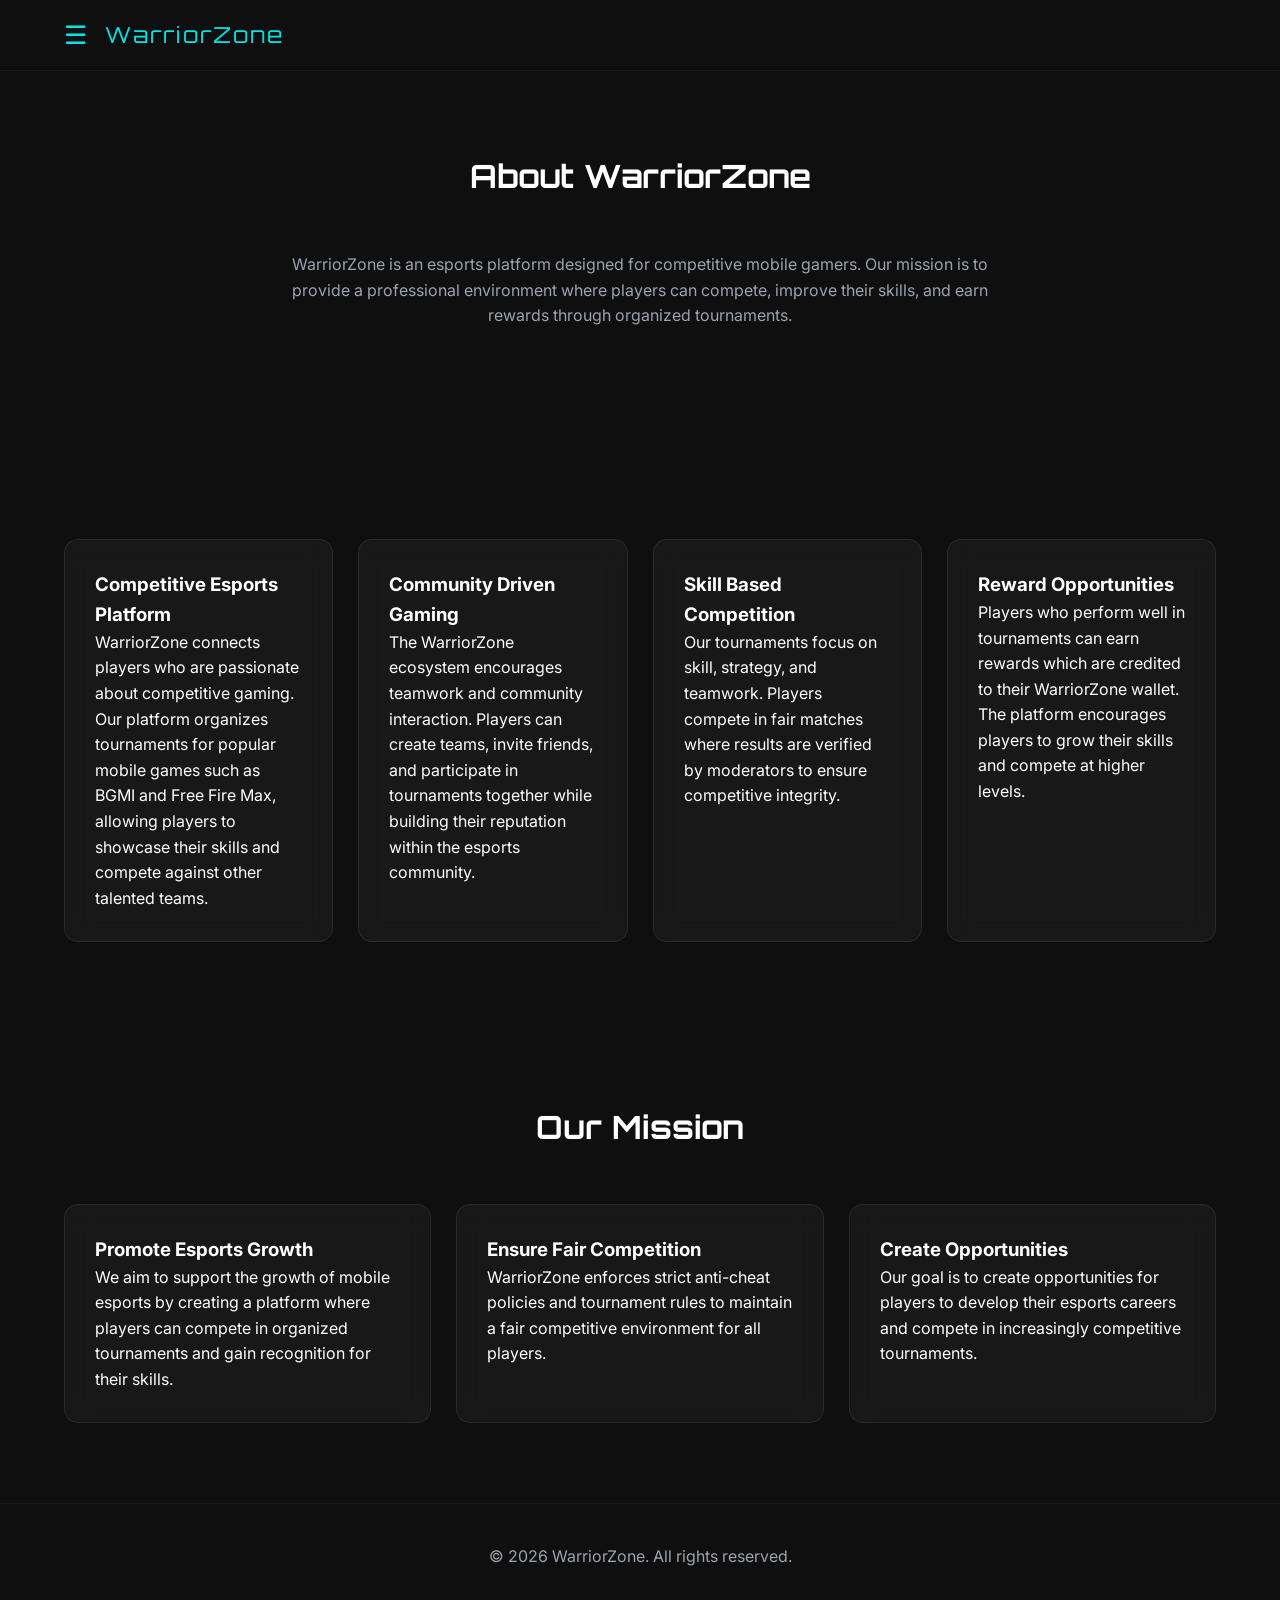
==== pages/about.html @ e6193205 "Initial WarriorZone landing website" ====
<!DOCTYPE html>
<html lang="en">

<head>

<meta charset="UTF-8">
<meta name="viewport" content="width=device-width, initial-scale=1.0">

<title>About | WarriorZone</title>

<link rel="stylesheet" href="../css/styles.css">

</head>


<body>


<!-- SIDEBAR -->

<div class="sidebar">

<a href="../index.html">Home</a>
<a href="about.html">About</a>
<a href="how-it-works.html">How It Works</a>
<a href="features.html">Features</a>
<a href="games.html">Games</a>
<a href="wallet.html">Wallet</a>
<a href="support.html">Support</a>
<a href="fairplay.html">Fair Play</a>
<a href="terms.html">Terms</a>
<a href="privacy.html">Privacy</a>

</div>



<!-- NAVBAR -->

<nav class="navbar">

<div class="container nav-inner">

<div class="hamburger">&#9776;</div>

<div class="logo-text">WarriorZone</div>

</div>

</nav>




<!-- PAGE HEADER -->

<section class="section">

<div class="container">

<h1 class="section-title">About WarriorZone</h1>

<p style="text-align:center;max-width:700px;margin:auto;color:#9ca3af;margin-bottom:50px;">
WarriorZone is an esports platform designed for competitive mobile gamers.
Our mission is to provide a professional environment where players can compete,
improve their skills, and earn rewards through organized tournaments.
</p>

</div>

</section>



<!-- PLATFORM OVERVIEW -->

<section class="section">

<div class="container">

<div class="cards">

<div class="card">

<h3>Competitive Esports Platform</h3>

<p>
WarriorZone connects players who are passionate about competitive gaming.
Our platform organizes tournaments for popular mobile games such as BGMI
and Free Fire Max, allowing players to showcase their skills and compete
against other talented teams.
</p>

</div>



<div class="card">

<h3>Community Driven Gaming</h3>

<p>
The WarriorZone ecosystem encourages teamwork and community interaction.
Players can create teams, invite friends, and participate in tournaments
together while building their reputation within the esports community.
</p>

</div>



<div class="card">

<h3>Skill Based Competition</h3>

<p>
Our tournaments focus on skill, strategy, and teamwork.
Players compete in fair matches where results are verified by moderators
to ensure competitive integrity.
</p>

</div>



<div class="card">

<h3>Reward Opportunities</h3>

<p>
Players who perform well in tournaments can earn rewards which are credited
to their WarriorZone wallet. The platform encourages players to grow their
skills and compete at higher levels.
</p>

</div>

</div>

</div>

</section>



<!-- MISSION SECTION -->

<section class="section">

<div class="container">

<h2 class="section-title">Our Mission</h2>

<div class="cards">

<div class="card">

<h3>Promote Esports Growth</h3>

<p>
We aim to support the growth of mobile esports by creating a platform where
players can compete in organized tournaments and gain recognition for their skills.
</p>

</div>



<div class="card">

<h3>Ensure Fair Competition</h3>

<p>
WarriorZone enforces strict anti-cheat policies and tournament rules to
maintain a fair competitive environment for all players.
</p>

</div>



<div class="card">

<h3>Create Opportunities</h3>

<p>
Our goal is to create opportunities for players to develop their esports
careers and compete in increasingly competitive tournaments.
</p>

</div>

</div>

</div>

</section>



<!-- FOOTER -->

<footer class="footer">

<div class="container">

<p>© 2026 WarriorZone. All rights reserved.</p>

</div>

</footer>



<script src="../js/script.js"></script>

</body>

</html>
---- css/styles.css ----
/* =========================
FONTS
========================= */

@import url('https://fonts.googleapis.com/css2?family=Orbitron:wght@500;700&family=Inter:wght@300;400;500;600&display=swap');


/* =========================
ROOT VARIABLES
========================= */

:root{

--primary:#00E6E6;
--accent:#00FFFF;

--bg-dark:#0F0F0F;
--bg-darker:#121212;

--card-bg:rgba(255,255,255,0.04);
--card-border:rgba(255,255,255,0.08);

--text:#ffffff;
--text-muted:#9ca3af;

}


/* =========================
GLOBAL
========================= */

*{
margin:0;
padding:0;
box-sizing:border-box;
}

body{

font-family:'Inter',sans-serif;

background:var(--bg-dark);

color:var(--text);

line-height:1.6;

}

a{
text-decoration:none;
color:inherit;
transition:0.25s;
}

.container{

width:90%;
max-width:1200px;

margin:auto;

}

/* Prevent text cursor glitch */

.logo-text,
.hamburger{

user-select:none;

}


/* =========================
NAVBAR
========================= */

.navbar{

position:sticky;
top:0;

width:100%;

background:#0F0F0F;

z-index:1000;

border-bottom:1px solid rgba(255,255,255,0.05);

}

.nav-inner{

display:flex;

align-items:center;

gap:18px;

height:70px;

}

/* HAMBURGER */

.hamburger{

font-size:26px;

cursor:pointer;

color:var(--primary);

transition:0.25s;

}

.hamburger:hover{

transform:scale(1.1);

}

/* LOGO TEXT */

.logo-text{

font-family:'Orbitron',sans-serif;

font-size:22px;

letter-spacing:2px;

color:var(--primary);

}


/* =========================
SIDEBAR
========================= */

.sidebar{

position:fixed;

top:0;
left:-260px;

width:260px;
height:100%;

background:#080808;

padding:40px 30px;

transition:0.35s;

z-index:2000;

}

.sidebar.active{

left:0;

}

.sidebar a{

display:block;

margin:18px 0;

font-weight:500;

}

.sidebar a:hover{

color:var(--primary);

transform:translateX(5px);

}


/* =========================
HERO SECTION
========================= */

.hero{

padding:120px 0;

text-align:center;

}

.hero h1{

font-family:'Orbitron',sans-serif;

font-size:54px;

margin-bottom:20px;

}

.hero p{

max-width:650px;

margin:auto;

color:var(--text-muted);

margin-bottom:40px;

}


/* =========================
BUTTONS
========================= */

.btn{

display:inline-block;

padding:14px 30px;

border-radius:8px;

font-weight:600;

background:var(--primary);

color:#000;

transition:0.3s;

}

.btn:hover{

transform:translateY(-3px);

box-shadow:

0 0 8px var(--primary),
0 0 18px var(--primary),
0 0 35px var(--accent);

}


/* =========================
SECTIONS
========================= */

.section{

padding:80px 0;

}

.section-title{

text-align:center;

margin-bottom:50px;

font-family:'Orbitron',sans-serif;

font-size:32px;

}


/* =========================
CARDS
========================= */

.cards{

display:grid;

grid-template-columns:repeat(auto-fit,minmax(250px,1fr));

gap:25px;

}

.card{

padding:30px;

border-radius:14px;

background:var(--card-bg);

border:1px solid var(--card-border);

backdrop-filter:blur(12px);

transition:0.35s;

}

.card:hover{

transform:translateY(-10px) scale(1.02);

box-shadow:

0 10px 30px rgba(0,0,0,0.6),
0 0 12px rgba(0,230,230,0.2);

}


/* =========================
GAME CARDS
========================= */

.game-card{

text-align:center;

}

.game-card h3{

margin-bottom:12px;

}


/* =========================
FORMS
========================= */

form{

max-width:500px;

margin:auto;

}

input,
textarea{

width:100%;

padding:14px;

margin-bottom:16px;

border-radius:8px;

border:none;

background:#1b1b1b;

color:white;

font-family:'Inter',sans-serif;

}

textarea{

height:120px;

resize:none;

}


/* =========================
FAQ
========================= */

.faq-question{

padding:12px;

background:#1a1a1a;

border-radius:6px;

cursor:pointer;

margin-bottom:5px;

}

.faq-question:hover{

background:#222;

}

.faq-answer{

display:none;

padding:10px;

color:var(--text-muted);

}


/* =========================
FOOTER
========================= */

.footer{

padding:40px 0;

border-top:1px solid rgba(255,255,255,0.05);

text-align:center;

color:var(--text-muted);

}


/* =========================
RESPONSIVE
========================= */

@media(max-width:768px){

.hero h1{

font-size:38px;

}

.logo-text{

font-size:20px;

}

.nav-inner{

height:60px;

}

}
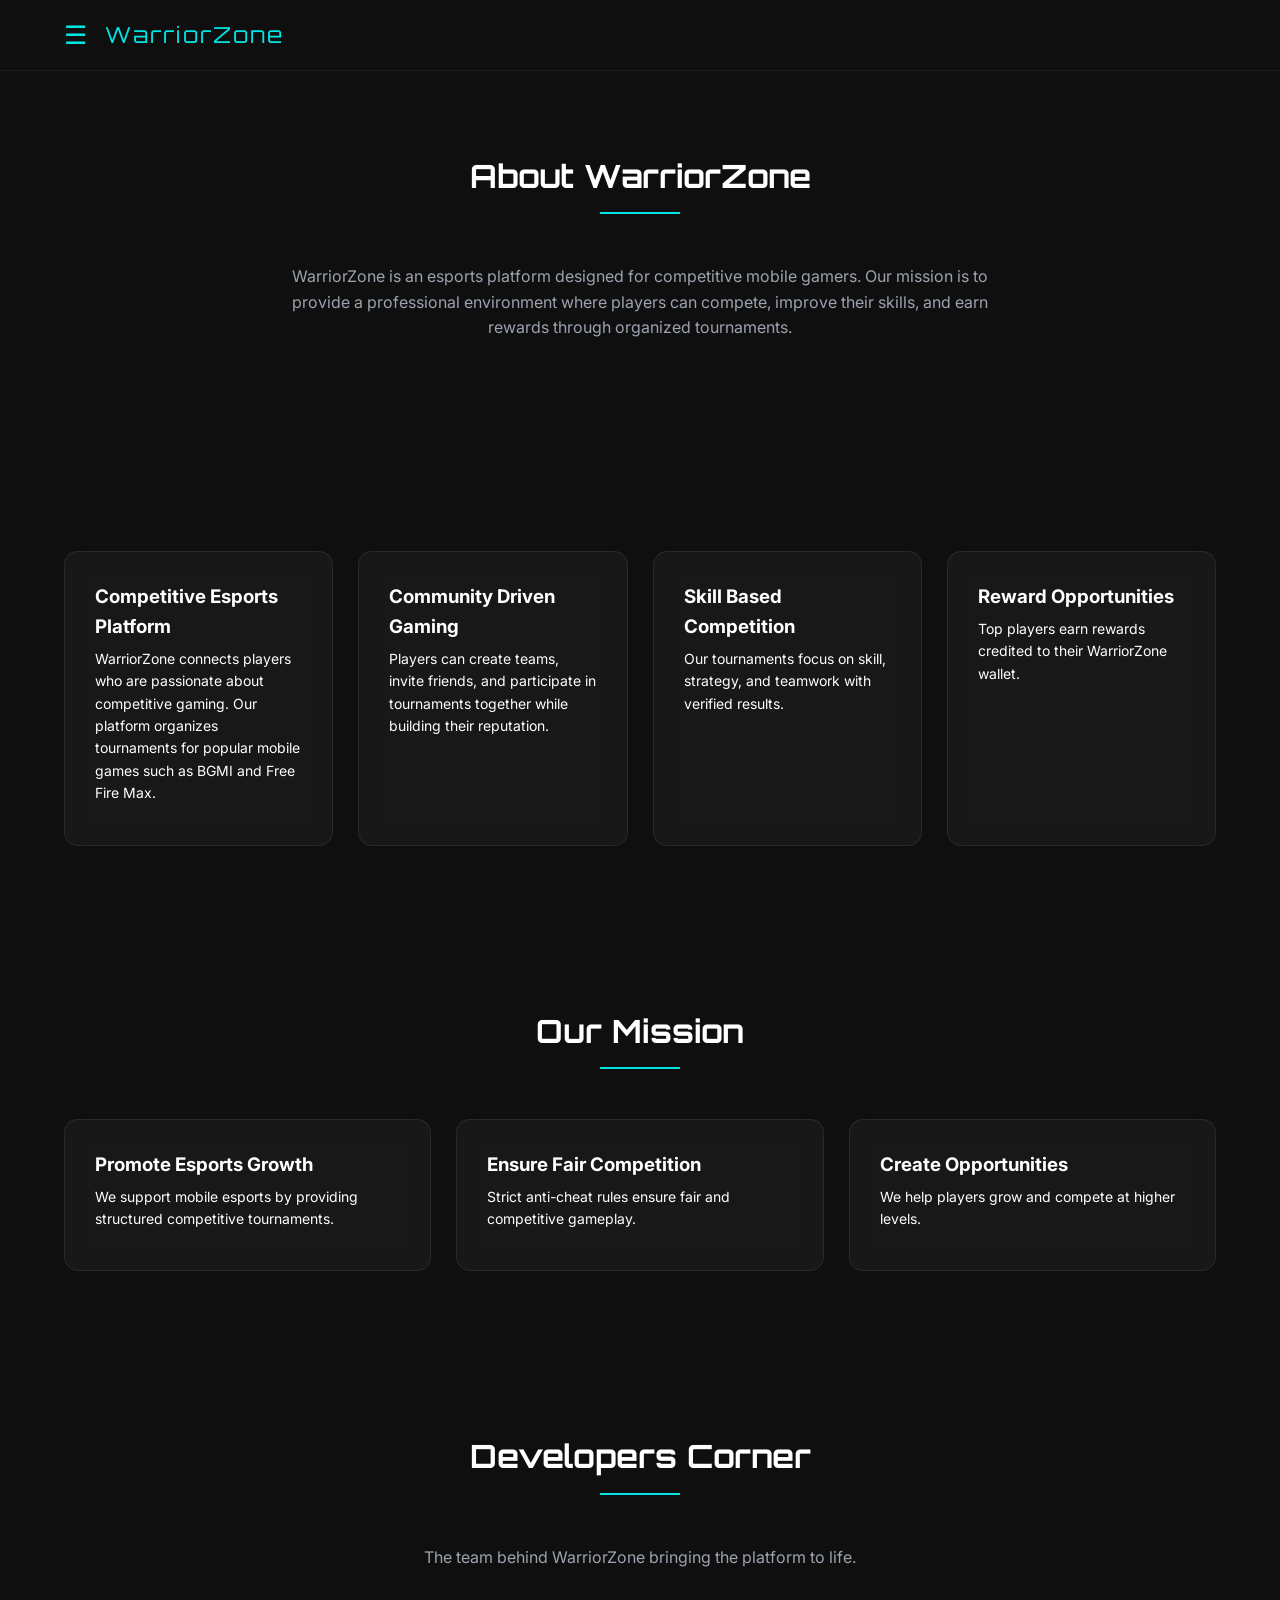
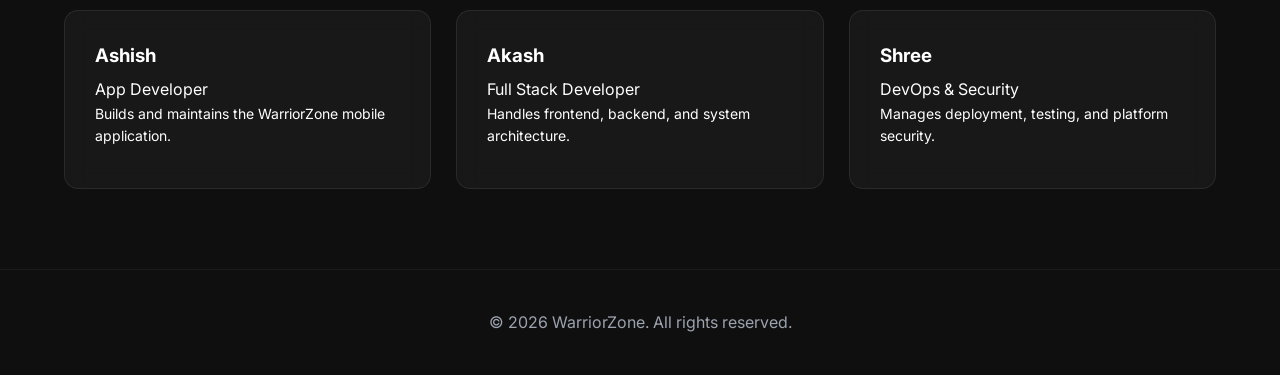
==== commit 0aeb6e88: "Added Developers Corner + animations" ====
--- a/pages/about.html
+++ b/pages/about.html
@@ -12,9 +12,7 @@
 
 </head>
 
-
 <body>
-
 
 <!-- SIDEBAR -->
 
@@ -33,8 +31,6 @@
 
 </div>
 
-
-
 <!-- NAVBAR -->
 
 <nav class="navbar">
@@ -42,25 +38,21 @@
 <div class="container nav-inner">
 
 <div class="hamburger">&#9776;</div>
-
 <div class="logo-text">WarriorZone</div>
 
 </div>
 
 </nav>
 
-
-
-
 <!-- PAGE HEADER -->
 
 <section class="section">
 
 <div class="container">
 
-<h1 class="section-title">About WarriorZone</h1>
-
-<p style="text-align:center;max-width:700px;margin:auto;color:#9ca3af;margin-bottom:50px;">
+<h1 class="section-title reveal">About WarriorZone</h1>
+
+<p class="reveal" style="text-align:center;max-width:700px;margin:auto;color:#9ca3af;margin-bottom:50px;">
 WarriorZone is an esports platform designed for competitive mobile gamers.
 Our mission is to provide a professional environment where players can compete,
 improve their skills, and earn rewards through organized tournaments.
@@ -70,133 +62,131 @@
 
 </section>
 
-
-
 <!-- PLATFORM OVERVIEW -->
 
 <section class="section">
 
 <div class="container">
 
-<div class="cards">
-
-<div class="card">
-
+<div class="cards reveal">
+
+<div class="card">
 <h3>Competitive Esports Platform</h3>
-
 <p>
 WarriorZone connects players who are passionate about competitive gaming.
 Our platform organizes tournaments for popular mobile games such as BGMI
-and Free Fire Max, allowing players to showcase their skills and compete
-against other talented teams.
-</p>
-
-</div>
-
-
-
-<div class="card">
-
+and Free Fire Max.
+</p>
+</div>
+
+<div class="card">
 <h3>Community Driven Gaming</h3>
-
-<p>
-The WarriorZone ecosystem encourages teamwork and community interaction.
+<p>
 Players can create teams, invite friends, and participate in tournaments
-together while building their reputation within the esports community.
-</p>
-
-</div>
-
-
-
-<div class="card">
-
+together while building their reputation.
+</p>
+</div>
+
+<div class="card">
 <h3>Skill Based Competition</h3>
-
-<p>
-Our tournaments focus on skill, strategy, and teamwork.
-Players compete in fair matches where results are verified by moderators
-to ensure competitive integrity.
-</p>
-
-</div>
-
-
-
-<div class="card">
-
+<p>
+Our tournaments focus on skill, strategy, and teamwork with verified results.
+</p>
+</div>
+
+<div class="card">
 <h3>Reward Opportunities</h3>
-
-<p>
-Players who perform well in tournaments can earn rewards which are credited
-to their WarriorZone wallet. The platform encourages players to grow their
-skills and compete at higher levels.
-</p>
-
-</div>
-
-</div>
-
-</div>
-
-</section>
-
-
-
-<!-- MISSION SECTION -->
-
-<section class="section">
-
-<div class="container">
-
-<h2 class="section-title">Our Mission</h2>
-
-<div class="cards">
-
-<div class="card">
-
+<p>
+Top players earn rewards credited to their WarriorZone wallet.
+</p>
+</div>
+
+</div>
+
+</div>
+
+</section>
+
+<!-- MISSION -->
+
+<section class="section">
+
+<div class="container">
+
+<h2 class="section-title reveal">Our Mission</h2>
+
+<div class="cards reveal">
+
+<div class="card">
 <h3>Promote Esports Growth</h3>
-
-<p>
-We aim to support the growth of mobile esports by creating a platform where
-players can compete in organized tournaments and gain recognition for their skills.
-</p>
-
-</div>
-
-
-
-<div class="card">
-
+<p>
+We support mobile esports by providing structured competitive tournaments.
+</p>
+</div>
+
+<div class="card">
 <h3>Ensure Fair Competition</h3>
-
-<p>
-WarriorZone enforces strict anti-cheat policies and tournament rules to
-maintain a fair competitive environment for all players.
-</p>
-
-</div>
-
-
-
-<div class="card">
-
+<p>
+Strict anti-cheat rules ensure fair and competitive gameplay.
+</p>
+</div>
+
+<div class="card">
 <h3>Create Opportunities</h3>
-
-<p>
-Our goal is to create opportunities for players to develop their esports
-careers and compete in increasingly competitive tournaments.
-</p>
-
-</div>
-
-</div>
-
-</div>
-
-</section>
-
-
+<p>
+We help players grow and compete at higher levels.
+</p>
+</div>
+
+</div>
+
+</div>
+
+</section>
+
+<!-- DEVELOPERS -->
+
+<section class="section">
+
+<div class="container">
+
+<h2 class="section-title reveal">Developers Corner</h2>
+
+<p class="reveal" style="text-align:center;color:#9ca3af;margin-bottom:40px;">
+The team behind WarriorZone bringing the platform to life.
+</p>
+
+<div class="cards reveal">
+
+<div class="card dev-card">
+<h3>Ashish</h3>
+<span class="dev-role">App Developer</span>
+<p>
+Builds and maintains the WarriorZone mobile application.
+</p>
+</div>
+
+<div class="card dev-card">
+<h3>Akash</h3>
+<span class="dev-role">Full Stack Developer</span>
+<p>
+Handles frontend, backend, and system architecture.
+</p>
+</div>
+
+<div class="card dev-card">
+<h3>Shree</h3>
+<span class="dev-role">DevOps & Security</span>
+<p>
+Manages deployment, testing, and platform security.
+</p>
+</div>
+
+</div>
+
+</div>
+
+</section>
 
 <!-- FOOTER -->
 
@@ -210,10 +200,7 @@
 
 </footer>
 
-
-
 <script src="../js/script.js"></script>
 
 </body>
-
 </html>
--- a/css/styles.css
+++ b/css/styles.css
@@ -37,15 +37,10 @@
 }
 
 body{
-
 font-family:'Inter',sans-serif;
-
 background:var(--bg-dark);
-
 color:var(--text);
-
 line-height:1.6;
-
 }
 
 a{
@@ -55,21 +50,15 @@
 }
 
 .container{
-
 width:90%;
 max-width:1200px;
-
 margin:auto;
-
 }
 
 /* Prevent text cursor glitch */
-
 .logo-text,
 .hamburger{
-
 user-select:none;
-
 }
 
 
@@ -78,69 +67,46 @@
 ========================= */
 
 .navbar{
-
 position:sticky;
 top:0;
-
 width:100%;
-
 background:#0F0F0F;
-
 z-index:1000;
-
 border-bottom:1px solid rgba(255,255,255,0.05);
-
 }
 
 .nav-inner{
-
 display:flex;
-
 align-items:center;
-
 gap:18px;
-
 height:70px;
-
 }
 
 /* HAMBURGER */
 
 .hamburger{
-
 font-size:26px;
-
 cursor:pointer;
-
 color:var(--primary);
-
 transition:0.25s;
-
 }
 
 .hamburger:hover{
-
 transform:scale(1.1);
-
 }
 
 /* LOGO TEXT */
 
 .logo-text{
-
 font-family:'Orbitron',sans-serif;
-
 font-size:22px;
-
 letter-spacing:2px;
-
 color:var(--primary);
-
-}
-
-
-/* =========================
-SIDEBAR
+}
+
+
+/* =========================
+SIDEBAR (UPGRADED)
 ========================= */
 
 .sidebar{
@@ -155,35 +121,133 @@
 
 background:#080808;
 
-padding:40px 30px;
-
-transition:0.35s;
+padding:60px 25px;
+
+transition:0.35s ease;
 
 z-index:2000;
 
+display:flex;
+flex-direction:column;
+
+border-right:1px solid rgba(255,255,255,0.05);
+
 }
 
 .sidebar.active{
-
 left:0;
-
-}
+}
+
+/* LINKS */
 
 .sidebar a{
 
 display:block;
 
-margin:18px 0;
+padding:12px 10px;
+
+margin:6px 0;
 
 font-weight:500;
 
-}
+color:var(--text-muted);
+
+position:relative;
+
+border-radius:6px;
+
+transition:0.25s;
+
+}
+
+/* HOVER */
 
 .sidebar a:hover{
-
 color:var(--primary);
-
-transform:translateX(5px);
+background:rgba(0,230,230,0.08);
+transform:translateX(6px);
+}
+
+/* LEFT GLOW BAR */
+
+.sidebar a::before{
+
+content:"";
+
+position:absolute;
+
+left:0;
+top:50%;
+
+transform:translateY(-50%);
+
+width:3px;
+height:0%;
+
+background:var(--primary);
+
+transition:0.25s;
+
+border-radius:2px;
+
+}
+
+.sidebar a:hover::before{
+height:70%;
+}
+
+/* DIVIDER */
+
+.sidebar a:not(:last-child)::after{
+
+content:"";
+
+position:absolute;
+
+left:10px;
+right:10px;
+bottom:-6px;
+
+height:1px;
+
+background:rgba(255,255,255,0.05);
+
+}
+
+
+/* =========================
+OVERLAY
+========================= */
+
+.overlay{
+
+position:fixed;
+
+top:0;
+left:0;
+
+width:100%;
+height:100%;
+
+background:rgba(0,0,0,0.6);
+
+backdrop-filter:blur(3px);
+
+opacity:0;
+
+pointer-events:none;
+
+transition:0.3s;
+
+z-index:1500;
+
+}
+
+.overlay.active{
+
+opacity:1;
+
+pointer-events:all;
 
 }
 
@@ -193,33 +257,21 @@
 ========================= */
 
 .hero{
-
 padding:120px 0;
-
 text-align:center;
-
 }
 
 .hero h1{
-
 font-family:'Orbitron',sans-serif;
-
 font-size:54px;
-
 margin-bottom:20px;
-
 }
 
 .hero p{
-
 max-width:650px;
-
 margin:auto;
-
 color:var(--text-muted);
-
 margin-bottom:40px;
-
 }
 
 
@@ -250,7 +302,6 @@
 transform:translateY(-3px);
 
 box-shadow:
-
 0 0 8px var(--primary),
 0 0 18px var(--primary),
 0 0 35px var(--accent);
@@ -263,21 +314,14 @@
 ========================= */
 
 .section{
-
 padding:80px 0;
-
 }
 
 .section-title{
-
 text-align:center;
-
 margin-bottom:50px;
-
 font-family:'Orbitron',sans-serif;
-
 font-size:32px;
-
 }
 
 
@@ -286,13 +330,9 @@
 ========================= */
 
 .cards{
-
 display:grid;
-
 grid-template-columns:repeat(auto-fit,minmax(250px,1fr));
-
 gap:25px;
-
 }
 
 .card{
@@ -316,7 +356,6 @@
 transform:translateY(-10px) scale(1.02);
 
 box-shadow:
-
 0 10px 30px rgba(0,0,0,0.6),
 0 0 12px rgba(0,230,230,0.2);
 
@@ -328,15 +367,11 @@
 ========================= */
 
 .game-card{
-
 text-align:center;
-
 }
 
 .game-card h3{
-
 margin-bottom:12px;
-
 }
 
 
@@ -345,11 +380,8 @@
 ========================= */
 
 form{
-
 max-width:500px;
-
 margin:auto;
-
 }
 
 input,
@@ -374,11 +406,8 @@
 }
 
 textarea{
-
 height:120px;
-
 resize:none;
-
 }
 
 
@@ -398,12 +427,12 @@
 
 margin-bottom:5px;
 
+transition:0.25s;
+
 }
 
 .faq-question:hover{
-
 background:#222;
-
 }
 
 .faq-answer{
@@ -441,21 +470,72 @@
 @media(max-width:768px){
 
 .hero h1{
-
 font-size:38px;
-
 }
 
 .logo-text{
-
 font-size:20px;
-
 }
 
 .nav-inner{
-
 height:60px;
-
-}
-
-}
+}
+
+}
+.card h3 {
+    margin-bottom: 6px;
+}
+
+.card p:first-of-type {
+    font-size: 14px;
+    margin-bottom: 10px;
+}
+
+/* =========================
+ANIMATIONS
+========================= */
+
+/* Initial hidden state */
+.reveal {
+    opacity: 0;
+    transform: translateY(40px);
+    transition: 0.8s ease;
+}
+
+/* When visible */
+.reveal.active {
+    opacity: 1;
+    transform: translateY(0);
+}
+
+/* Card hover enhancement */
+.card:hover {
+    transform: translateY(-12px) scale(1.03);
+    box-shadow:
+    0 15px 40px rgba(0,0,0,0.7),
+    0 0 20px rgba(0,230,230,0.3);
+}
+
+/* Button glow pulse */
+.btn:hover {
+    transform: translateY(-3px) scale(1.05);
+}
+
+/* Smooth section title animation */
+.section-title {
+    position: relative;
+}
+
+.section-title::after {
+    content: "";
+    display: block;
+    width: 0%;
+    height: 2px;
+    margin: 10px auto 0;
+    background: var(--primary);
+    transition: 0.5s;
+}
+
+.section-title.reveal.active::after {
+    width: 80px;
+}
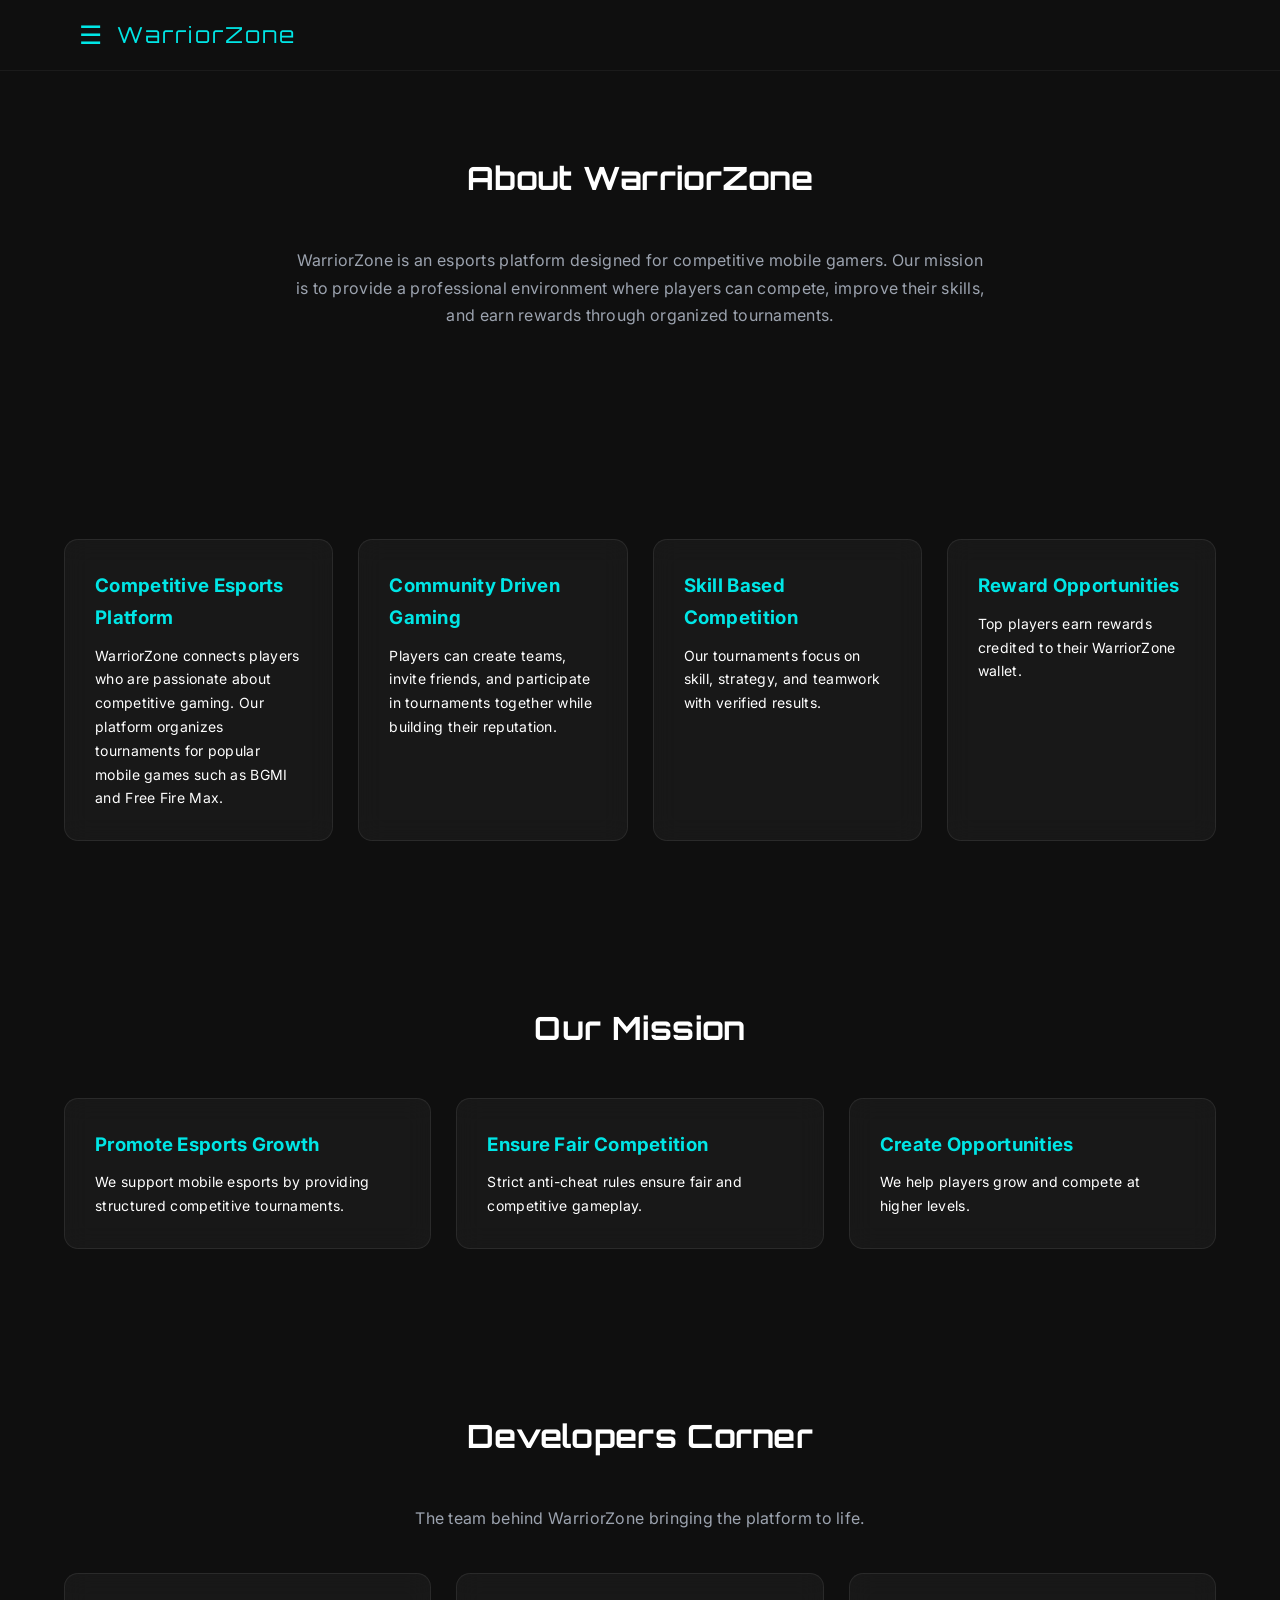
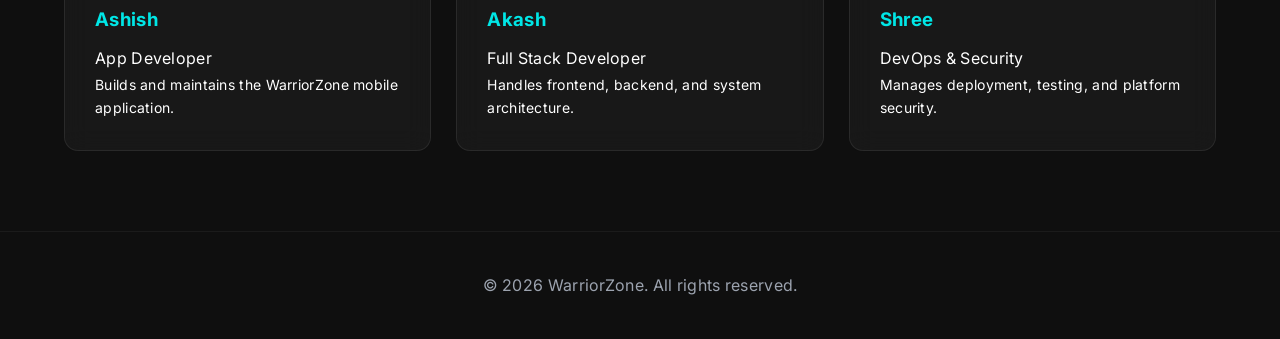
==== commit d6001dbb: "Initial commit - WarriorZone website" ====
--- a/pages/about.html
+++ b/pages/about.html
@@ -7,6 +7,7 @@
 <meta name="viewport" content="width=device-width, initial-scale=1.0">
 
 <title>About | WarriorZone</title>
+<link rel="icon" href="../assets/favicon.png">
 
 <link rel="stylesheet" href="../css/styles.css">
 
@@ -19,17 +20,21 @@
 <div class="sidebar">
 
 <a href="../index.html">Home</a>
-<a href="about.html">About</a>
-<a href="how-it-works.html">How It Works</a>
-<a href="features.html">Features</a>
-<a href="games.html">Games</a>
-<a href="wallet.html">Wallet</a>
-<a href="support.html">Support</a>
-<a href="fairplay.html">Fair Play</a>
-<a href="terms.html">Terms</a>
-<a href="privacy.html">Privacy</a>
-
-</div>
+<a href="../pages/about.html">About</a>
+<a href="../pages/how-it-works.html">How It Works</a>
+<a href="../pages/features.html">Features</a>
+<a href="../pages/games.html">Games</a>
+<a href="../pages/wallet.html">Wallet</a>
+<a href="../pages/support.html">Support</a>
+<a href="../pages/fairplay.html">Fair Play</a>
+<a href="../pages/terms.html">Terms</a>
+<a href="../pages/privacy.html">Privacy</a>
+<a href="../pages/refund.html">Refund</a>
+<a href="../pages/disclaimer.html">Disclaimer</a>
+<a href="../pages/contact.html">Contact us</a>
+
+</div>
+
 
 <!-- NAVBAR -->
 
@@ -38,7 +43,15 @@
 <div class="container nav-inner">
 
 <div class="hamburger">&#9776;</div>
-<div class="logo-text">WarriorZone</div>
+
+<!-- UPDATED LOGO -->
+<div class="logo">
+  <a href="/">
+    <span class="logo-text">WarriorZone</span>
+  </a>
+</div>
+
+
 
 </div>
 
--- a/css/styles.css
+++ b/css/styles.css
@@ -1,16 +1,12 @@
 /* =========================
 FONTS
 ========================= */
-
 @import url('https://fonts.googleapis.com/css2?family=Orbitron:wght@500;700&family=Inter:wght@300;400;500;600&display=swap');
 
-
 /* =========================
 ROOT VARIABLES
 ========================= */
-
 :root{
-
 --primary:#00E6E6;
 --accent:#00FFFF;
 
@@ -22,25 +18,27 @@
 
 --text:#ffffff;
 --text-muted:#9ca3af;
-
-}
-
+}
 
 /* =========================
 GLOBAL
 ========================= */
-
 *{
 margin:0;
 padding:0;
 box-sizing:border-box;
 }
 
+html{
+scroll-behavior:smooth;
+}
+
 body{
 font-family:'Inter',sans-serif;
 background:var(--bg-dark);
 color:var(--text);
-line-height:1.6;
+line-height:1.7;
+letter-spacing:0.3px;
 }
 
 a{
@@ -55,17 +53,14 @@
 margin:auto;
 }
 
-/* Prevent text cursor glitch */
 .logo-text,
 .hamburger{
 user-select:none;
 }
 
-
 /* =========================
 NAVBAR
 ========================= */
-
 .navbar{
 position:sticky;
 top:0;
@@ -73,16 +68,16 @@
 background:#0F0F0F;
 z-index:1000;
 border-bottom:1px solid rgba(255,255,255,0.05);
+backdrop-filter:blur(10px);
 }
 
 .nav-inner{
 display:flex;
 align-items:center;
-gap:18px;
+gap:15px;
 height:70px;
-}
-
-/* HAMBURGER */
+padding:0 15px;
+}
 
 .hamburger{
 font-size:26px;
@@ -95,72 +90,61 @@
 transform:scale(1.1);
 }
 
-/* LOGO TEXT */
+/* =========================
+LOGO
+========================= */
+.logo{
+display:flex;
+align-items:center;
+gap:10px;
+cursor:pointer;
+}
 
 .logo-text{
 font-family:'Orbitron',sans-serif;
 font-size:22px;
 letter-spacing:2px;
 color:var(--primary);
-}
-
-
-/* =========================
-SIDEBAR (UPGRADED)
-========================= */
-
+transition:all 0.3s ease;
+}
+
+.logo:hover .logo-text{
+color:var(--accent);
+text-shadow:0 0 6px rgba(0,230,230,0.6);
+}
+
+/* =========================
+SIDEBAR
+========================= */
 .sidebar{
-
 position:fixed;
-
 top:0;
 left:-260px;
-
 width:260px;
 height:100%;
-
 background:#080808;
-
 padding:60px 25px;
-
 transition:0.35s ease;
-
 z-index:2000;
-
 display:flex;
 flex-direction:column;
-
 border-right:1px solid rgba(255,255,255,0.05);
-
 }
 
 .sidebar.active{
 left:0;
 }
 
-/* LINKS */
-
 .sidebar a{
-
 display:block;
-
 padding:12px 10px;
-
 margin:6px 0;
-
 font-weight:500;
-
-color:var(--text-muted);
-
+color:var(--text-muted);
+border-radius:6px;
+transition:0.25s;
 position:relative;
-
-border-radius:6px;
-
-transition:0.25s;
-
-}
-
-/* HOVER */
+}
 
 .sidebar a:hover{
 color:var(--primary);
@@ -168,94 +152,37 @@
 transform:translateX(6px);
 }
 
-/* LEFT GLOW BAR */
-
-.sidebar a::before{
-
-content:"";
-
-position:absolute;
-
-left:0;
-top:50%;
-
-transform:translateY(-50%);
-
-width:3px;
-height:0%;
-
-background:var(--primary);
-
-transition:0.25s;
-
-border-radius:2px;
-
-}
-
-.sidebar a:hover::before{
-height:70%;
-}
-
-/* DIVIDER */
-
-.sidebar a:not(:last-child)::after{
-
-content:"";
-
-position:absolute;
-
-left:10px;
-right:10px;
-bottom:-6px;
-
-height:1px;
-
-background:rgba(255,255,255,0.05);
-
-}
-
+/* ACTIVE LINK */
+.sidebar a.active{
+color:var(--primary);
+background:rgba(0,230,230,0.12);
+}
 
 /* =========================
 OVERLAY
 ========================= */
-
 .overlay{
-
 position:fixed;
-
 top:0;
 left:0;
-
 width:100%;
 height:100%;
-
 background:rgba(0,0,0,0.6);
-
 backdrop-filter:blur(3px);
-
 opacity:0;
-
 pointer-events:none;
-
 transition:0.3s;
-
 z-index:1500;
-
 }
 
 .overlay.active{
-
 opacity:1;
-
 pointer-events:all;
-
-}
-
-
-/* =========================
-HERO SECTION
-========================= */
-
+}
+
+/* =========================
+HERO
+========================= */
 .hero{
 padding:120px 0;
 text-align:center;
@@ -265,6 +192,7 @@
 font-family:'Orbitron',sans-serif;
 font-size:54px;
 margin-bottom:20px;
+text-shadow:0 0 10px rgba(0,230,230,0.2);
 }
 
 .hero p{
@@ -274,61 +202,60 @@
 margin-bottom:40px;
 }
 
-
 /* =========================
 BUTTONS
 ========================= */
-
 .btn{
-
 display:inline-block;
-
 padding:14px 30px;
-
 border-radius:8px;
-
 font-weight:600;
-
 background:var(--primary);
-
 color:#000;
-
 transition:0.3s;
-
 }
 
 .btn:hover{
-
-transform:translateY(-3px);
-
+transform:translateY(-3px) scale(1.05);
 box-shadow:
 0 0 8px var(--primary),
 0 0 18px var(--primary),
 0 0 35px var(--accent);
-
-}
-
+}
 
 /* =========================
 SECTIONS
 ========================= */
-
 .section{
 padding:80px 0;
 }
 
 .section-title{
 text-align:center;
-margin-bottom:50px;
+margin-bottom:30px;
 font-family:'Orbitron',sans-serif;
 font-size:32px;
-}
-
+position:relative;
+}
+
+/* underline animation */
+.section-title::after{
+content:"";
+display:block;
+width:0%;
+height:2px;
+margin:10px auto 0;
+background:var(--primary);
+transition:0.5s;
+}
+
+.section-title:hover::after{
+width:80px;
+}
 
 /* =========================
 CARDS
 ========================= */
-
 .cards{
 display:grid;
 grid-template-columns:repeat(auto-fit,minmax(250px,1fr));
@@ -336,99 +263,93 @@
 }
 
 .card{
-
 padding:30px;
-
 border-radius:14px;
-
 background:var(--card-bg);
-
 border:1px solid var(--card-border);
-
 backdrop-filter:blur(12px);
-
 transition:0.35s;
-
 }
 
 .card:hover{
-
-transform:translateY(-10px) scale(1.02);
-
+transform:translateY(-12px) scale(1.03);
 box-shadow:
-0 10px 30px rgba(0,0,0,0.6),
-0 0 12px rgba(0,230,230,0.2);
-
-}
-
-
-/* =========================
-GAME CARDS
-========================= */
-
-.game-card{
+0 15px 40px rgba(0,0,0,0.7),
+0 0 20px rgba(0,230,230,0.3);
+border-color:rgba(0,230,230,0.3);
+}
+
+.card h3{
+margin-bottom:10px;
+color:var(--primary);
+}
+
+.card p{
+font-size:14px;
+}
+
+/* =========================
+LEGAL / DOCUMENT PAGES
+========================= */
+.legal{
+max-width:800px;
+margin:auto;
+line-height:1.8;
+font-size:15px;
+}
+
+.legal h2{
+margin-top:30px;
+margin-bottom:10px;
+font-size:20px;
+color:var(--primary);
+}
+
+.legal p{
+color:var(--text-muted);
+margin-bottom:15px;
+}
+
+.legal ul{
+margin-left:20px;
+margin-bottom:15px;
+color:var(--text-muted);
+}
+
+.legal li{
+margin-bottom:8px;
+}
+
+.last-updated{
 text-align:center;
-}
-
-.game-card h3{
-margin-bottom:12px;
-}
-
+color:var(--text-muted);
+margin-bottom:40px;
+font-size:14px;
+}
 
 /* =========================
 FORMS
 ========================= */
-
-form{
-max-width:500px;
-margin:auto;
-}
-
-input,
-textarea{
-
+input, textarea{
 width:100%;
-
 padding:14px;
-
 margin-bottom:16px;
-
 border-radius:8px;
-
 border:none;
-
 background:#1b1b1b;
-
 color:white;
-
-font-family:'Inter',sans-serif;
-
-}
-
-textarea{
-height:120px;
-resize:none;
-}
-
+}
 
 /* =========================
 FAQ
 ========================= */
-
 .faq-question{
-
 padding:12px;
-
 background:#1a1a1a;
-
 border-radius:6px;
-
 cursor:pointer;
-
 margin-bottom:5px;
-
-transition:0.25s;
-
+transition:0.2s;
 }
 
 .faq-question:hover{
@@ -436,37 +357,48 @@
 }
 
 .faq-answer{
-
 display:none;
-
 padding:10px;
-
-color:var(--text-muted);
-
-}
-
+color:var(--text-muted);
+}
 
 /* =========================
 FOOTER
 ========================= */
-
 .footer{
-
 padding:40px 0;
-
 border-top:1px solid rgba(255,255,255,0.05);
-
 text-align:center;
-
-color:var(--text-muted);
-
-}
-
+color:var(--text-muted);
+}
+
+.footer a{
+color:var(--text-muted);
+margin:0 6px;
+font-size:14px;
+}
+
+.footer a:hover{
+color:var(--primary);
+}
+
+/* =========================
+ANIMATIONS
+========================= */
+.reveal{
+opacity:0;
+transform:translateY(40px);
+transition:0.8s ease;
+}
+
+.reveal.active{
+opacity:1;
+transform:translateY(0);
+}
 
 /* =========================
 RESPONSIVE
 ========================= */
-
 @media(max-width:768px){
 
 .hero h1{
@@ -482,60 +414,65 @@
 }
 
 }
-.card h3 {
-    margin-bottom: 6px;
-}
-
-.card p:first-of-type {
-    font-size: 14px;
-    margin-bottom: 10px;
-}
-
-/* =========================
-ANIMATIONS
-========================= */
-
-/* Initial hidden state */
-.reveal {
-    opacity: 0;
-    transform: translateY(40px);
-    transition: 0.8s ease;
-}
-
-/* When visible */
-.reveal.active {
-    opacity: 1;
-    transform: translateY(0);
-}
-
-/* Card hover enhancement */
-.card:hover {
-    transform: translateY(-12px) scale(1.03);
-    box-shadow:
-    0 15px 40px rgba(0,0,0,0.7),
-    0 0 20px rgba(0,230,230,0.3);
-}
-
-/* Button glow pulse */
-.btn:hover {
-    transform: translateY(-3px) scale(1.05);
-}
-
-/* Smooth section title animation */
-.section-title {
-    position: relative;
-}
-
-.section-title::after {
-    content: "";
-    display: block;
-    width: 0%;
-    height: 2px;
-    margin: 10px auto 0;
-    background: var(--primary);
-    transition: 0.5s;
-}
-
-.section-title.reveal.active::after {
-    width: 80px;
-}
+.sidebar{
+position:fixed;
+top:0;
+left:-260px;
+width:260px;
+height:100vh; /* full screen height */
+background:#080808;
+padding:60px 25px;
+transition:0.35s ease;
+z-index:2000;
+display:flex;
+flex-direction:column;
+border-right:1px solid rgba(255,255,255,0.05);
+
+/* ✅ ADD THESE */
+overflow-y:auto;
+scroll-behavior:smooth;
+}
+/* SCROLLBAR STYLE */
+.sidebar::-webkit-scrollbar{
+width:6px;
+}
+
+.sidebar::-webkit-scrollbar-track{
+background:transparent;
+}
+
+.sidebar::-webkit-scrollbar-thumb{
+background:rgba(0,230,230,0.5);
+border-radius:10px;
+}
+
+.sidebar::-webkit-scrollbar-thumb:hover{
+background:rgba(0,230,230,0.9);
+}
+
+/* SHARE BUTTON */
+.share-btn{
+margin-left:auto;
+padding:8px 16px;
+border-radius:6px;
+border:none;
+background:var(--primary);
+color:#000;
+font-weight:600;
+cursor:pointer;
+transition:0.3s;
+}
+
+.share-btn:hover{
+background:var(--accent);
+transform:scale(1.05);
+box-shadow:0 0 10px var(--primary);
+}
+
+.card i.fa-telegram{
+transition:0.3s;
+}
+
+.card:hover i.fa-telegram{
+transform:scale(1.2);
+}
